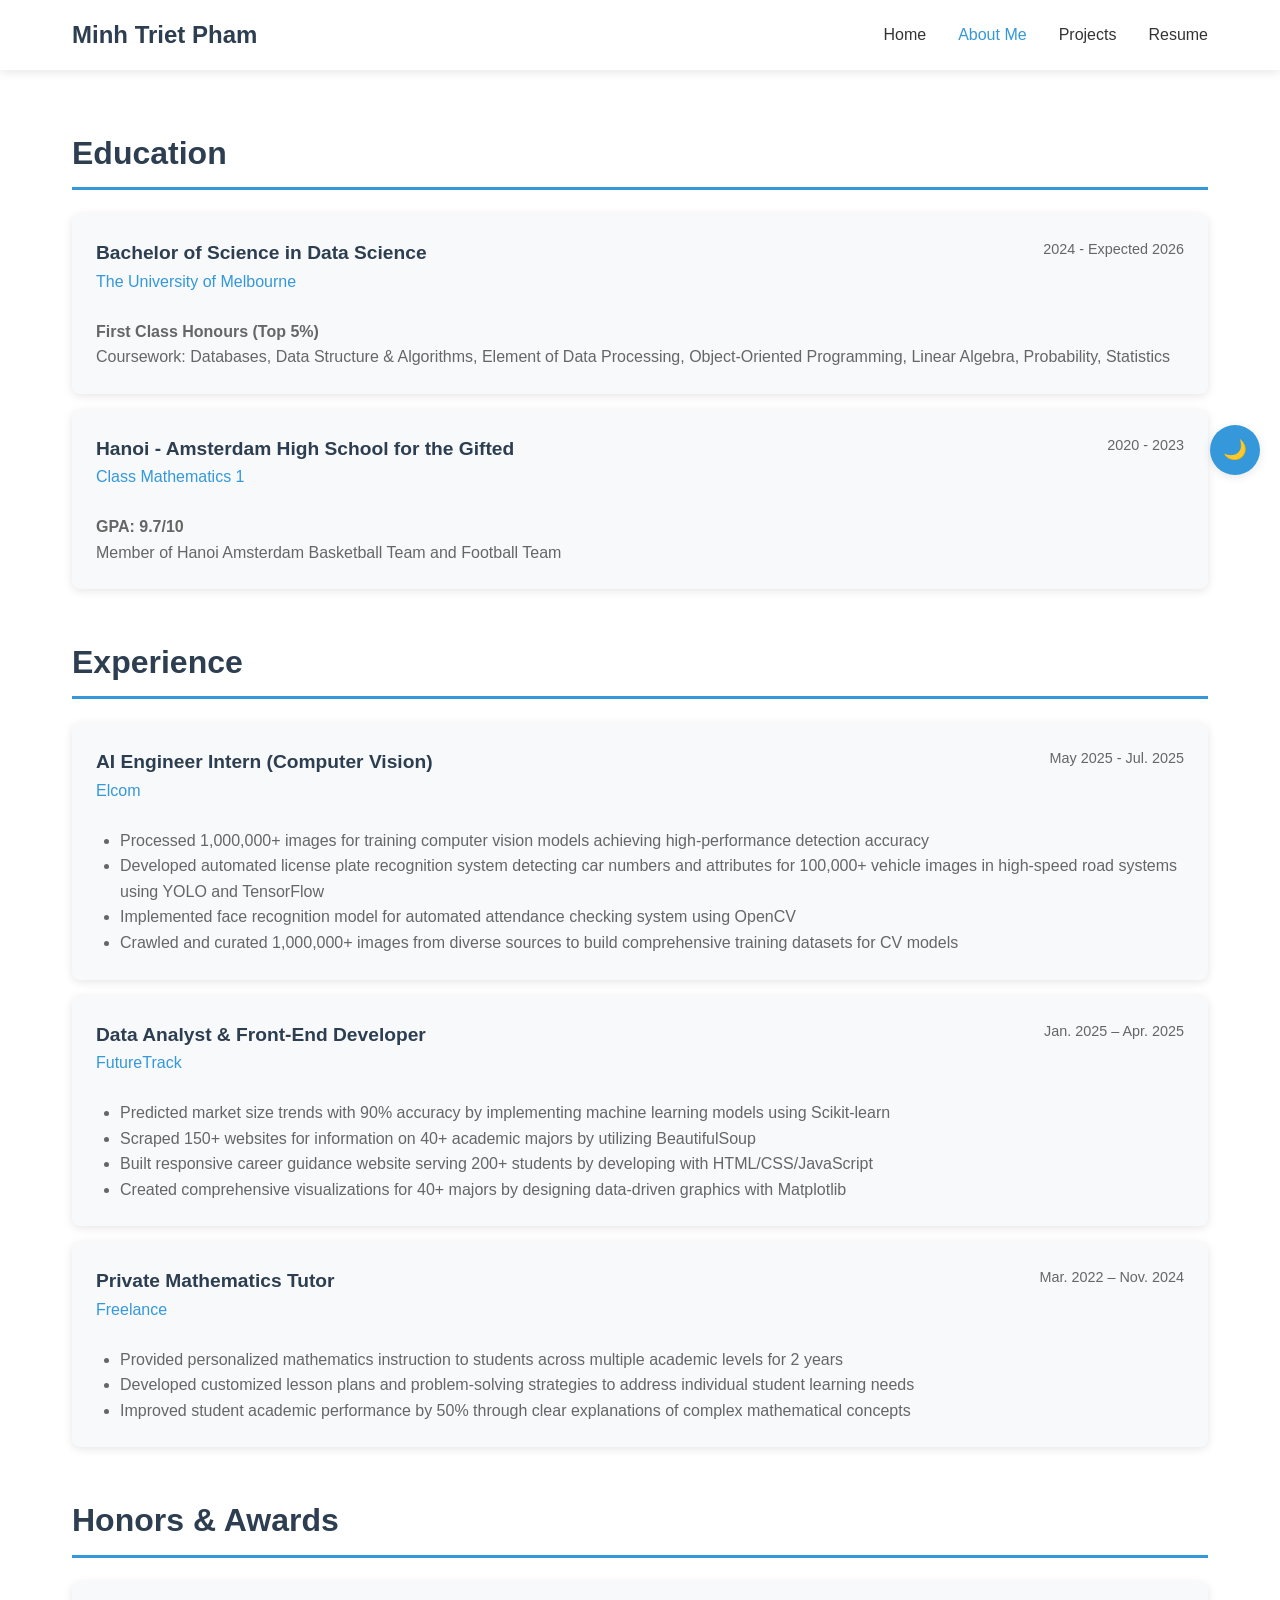
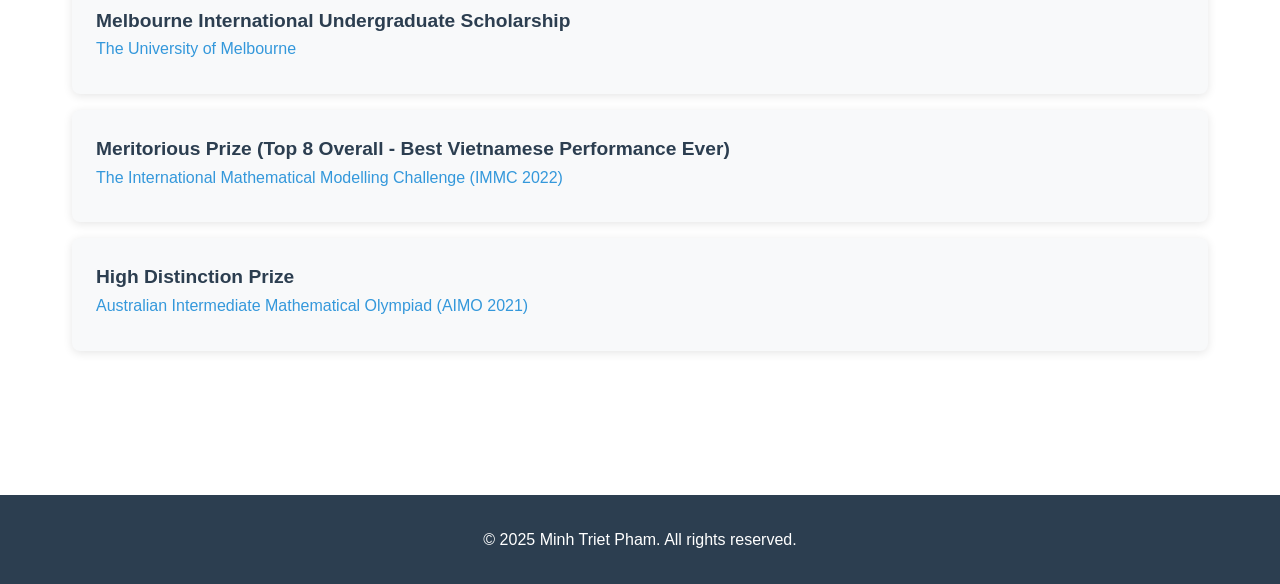
==== about.html @ 218712bb "refactor: separate about and projects section to new .html files" ====
<!DOCTYPE html>
<html lang="en">
<head>
    <meta charset="UTF-8">
    <meta name="viewport" content="width=device-width, initial-scale=1.0">
    <title>Minh Triet Pham - About Me</title>
    <link rel="stylesheet" href="style.css">
</head>
<body>
    <header>
        <nav>
            <div class="logo">Minh Triet Pham</div>
            <ul class="nav-links" id="nav-links">
                <li><a href="index.html" class="nav-link">Home</a></li>
                <li><a href="about.html" class="nav-link active">About Me</a></li>
                <li><a href="projects.html" class="nav-link">Projects</a></li>
                <li><a href="index.html#resume" class="nav-link">Resume</a></li>
            </ul>
            <button class="mobile-menu" id="mobile-menu">☰</button>
        </nav>
    </header>

    <main>
        <section id="about" class="page-section active">
            <div class="container">
                <div class="about-section">
                    <h2>Education</h2>
                    <div class="education-item">
                        <div class="item-header">
                            <div>
                                <div class="item-title">Bachelor of Science in Data Science</div>
                                <div class="item-subtitle">The University of Melbourne</div>
                            </div>
                            <div class="item-date">2024 - Expected 2026</div>
                        </div>
                        <div class="item-description">
                            <strong>First Class Honours (Top 5%)</strong>
                            <br>Coursework: Databases, Data Structure & Algorithms, Element of Data Processing, Object-Oriented Programming, Linear Algebra, Probability, Statistics
                        </div>
                    </div>
                    <div class="education-item">
                        <div class="item-header">
                            <div>
                                <div class="item-title">Hanoi - Amsterdam High School for the Gifted</div>
                                <div class="item-subtitle">Class Mathematics 1</div>
                            </div>
                            <div class="item-date">2020 - 2023</div>
                        </div>
                        <div class="item-description">
                            <strong>GPA: 9.7/10</strong>
                            <br>Member of Hanoi Amsterdam Basketball Team and Football Team
                        </div>
                    </div>
                </div>

                <div class="about-section">
                    <h2>Experience</h2>
                    <div class="experience-item">
                        <div class="item-header">
                            <div>
                                <div class="item-title">AI Engineer Intern (Computer Vision)</div>
                                <div class="item-subtitle">Elcom</div>
                            </div>
                            <div class="item-date">May 2025 - Jul. 2025</div>
                        </div>
                        <div class="item-description">
                            <ul>
                                <li>Processed 1,000,000+ images for training computer vision models achieving high-performance detection accuracy</li>
                                <li>Developed automated license plate recognition system detecting car numbers and attributes for 100,000+ vehicle images in high-speed road systems using YOLO and TensorFlow</li>
                                <li>Implemented face recognition model for automated attendance checking system using OpenCV</li>
                                <li>Crawled and curated 1,000,000+ images from diverse sources to build comprehensive training datasets for CV models</li>
                            </ul>
                        </div>
                    </div>
                    <div class="experience-item">
                        <div class="item-header">
                            <div>
                                <div class="item-title">Data Analyst & Front-End Developer</div>
                                <div class="item-subtitle">FutureTrack</div>
                            </div>
                            <div class="item-date">Jan. 2025 – Apr. 2025</div>
                        </div>
                        <div class="item-description">
                            <ul>
                                <li>Predicted market size trends with 90% accuracy by implementing machine learning models using Scikit-learn</li>
                                <li>Scraped 150+ websites for information on 40+ academic majors by utilizing BeautifulSoup</li>
                                <li>Built responsive career guidance website serving 200+ students by developing with HTML/CSS/JavaScript</li>
                                <li>Created comprehensive visualizations for 40+ majors by designing data-driven graphics with Matplotlib</li>
                            </ul>
                        </div>
                    </div>
                    <div class="experience-item">
                        <div class="item-header">
                            <div>
                                <div class="item-title">Private Mathematics Tutor</div>
                                <div class="item-subtitle">Freelance</div>
                            </div>
                            <div class="item-date">Mar. 2022 – Nov. 2024</div>
                        </div>
                        <div class="item-description">
                            <ul>
                                <li>Provided personalized mathematics instruction to students across multiple academic levels for 2 years</li>
                                <li>Developed customized lesson plans and problem-solving strategies to address individual student learning needs</li>
                                <li>Improved student academic performance by 50% through clear explanations of complex mathematical concepts</li>
                            </ul>
                        </div>
                    </div>
                </div>

                <div class="about-section">
                    <h2>Honors & Awards</h2>
                    <div class="award-item">
                        <div class="item-title">Melbourne International Undergraduate Scholarship</div>
                        <div class="item-subtitle">The University of Melbourne</div>
                    </div>
                    <div class="award-item">
                        <div class="item-title">Meritorious Prize (Top 8 Overall - Best Vietnamese Performance Ever)</div>
                        <div class="item-subtitle">The International Mathematical Modelling Challenge (IMMC 2022)</div>
                    </div>
                    <div class="award-item">
                        <div class="item-title">High Distinction Prize</div>
                        <div class="item-subtitle">Australian Intermediate Mathematical Olympiad (AIMO 2021)</div>
                    </div>
                </div>
            </div>
        </section>
    </main>

    <footer>
        <div class="container">
            <p>&copy; 2025 Minh Triet Pham. All rights reserved.</p>
        </div>
    </footer>
    <script src="script.js"></script>
</body>
</html>
---- style.css ----
* {
            margin: 0;
            padding: 0;
            box-sizing: border-box;
        }

        :root {
            --primary-color: #2c3e50;
            --secondary-color: #3498db;
            --accent-color: #e74c3c;
            --text-color: #333;
            --text-light: #666;
            --bg-color: #ffffff;
            --bg-light: #f8f9fa;
            --border-color: #e9ecef;
            --shadow: 0 2px 10px rgba(0,0,0,0.1);
            --shadow-hover: 0 4px 20px rgba(0,0,0,0.15);
        }

        body {
            font-family: 'Segoe UI', Tahoma, Geneva, Verdana, sans-serif;
            line-height: 1.6;
            color: var(--text-color);
            background-color: var(--bg-color);
        }

        /* Header & Navigation */
        header {
            background: white;
            box-shadow: var(--shadow);
            position: fixed;
            width: 100%;
            top: 0;
            z-index: 1000;
        }

        nav {
            max-width: 1200px;
            margin: 0 auto;
            padding: 1rem 2rem;
            display: flex;
            justify-content: space-between;
            align-items: center;
        }

        .logo {
            font-size: 1.5rem;
            font-weight: bold;
            color: var(--primary-color);
        }

        .nav-links {
            display: flex;
            list-style: none;
            gap: 2rem;
        }

        .nav-links a {
            text-decoration: none;
            color: var(--text-color);
            font-weight: 500;
            transition: color 0.3s ease;
        }

        .nav-links a:hover,
        .nav-links a.active {
            color: var(--secondary-color);
        }

        .mobile-menu {
            display: none;
            background: none;
            border: none;
            font-size: 1.5rem;
            cursor: pointer;
        }

        /* Main Content */
        main {
            margin-top: 80px;
            min-height: calc(100vh - 80px);
        }

        .container {
            max-width: 1200px;
            margin: 0 auto;
            padding: 0 2rem;
        }

        /* Page Sections */
        .page-section {
            display: none;
            padding: 3rem 0;
        }

        .page-section.active {
            display: block;
        }

        /* Hero Section */
        .hero {
            text-align: center;
            padding: 4rem 0;
            background: linear-gradient(135deg, var(--bg-light) 0%, white 100%);
        }

        .hero-image {
            width: 200px;
            height: 200px;
            border-radius: 50%;
            background: var(--secondary-color);
            margin: 0 auto 2rem;
            display: flex;
            align-items: center;
            justify-content: center;
            font-size: 4rem;
            color: white;
            box-shadow: var(--shadow);
        }

        .hero h1 {
            font-size: 3rem;
            color: var(--primary-color);
            margin-bottom: 1rem;
        }

        .hero p {
            font-size: 1.2rem;
            color: var(--text-light);
            max-width: 600px;
            margin: 0 auto;
        }

        .social-links {
            margin-top: 2rem;
            display: flex;
            justify-content: center;
            gap: 1rem;
        }

        .social-links a {
            display: inline-block;
            padding: 0.5rem 1rem;
            background: var(--secondary-color);
            color: white;
            text-decoration: none;
            border-radius: 5px;
            transition: background 0.3s ease;
        }

        .social-links a:hover {
            background: var(--primary-color);
        }

        /* About Section */
        .about-section {
            margin-bottom: 3rem;
        }

        .about-section h2 {
            color: var(--primary-color);
            margin-bottom: 1.5rem;
            font-size: 2rem;
            border-bottom: 3px solid var(--secondary-color);
            padding-bottom: 0.5rem;
        }

        .education-item,
        .experience-item,
        .award-item {
            background: var(--bg-light);
            padding: 1.5rem;
            margin-bottom: 1rem;
            border-radius: 8px;
            box-shadow: var(--shadow);
            transition: transform 0.3s ease;
        }

        .education-item:hover,
        .experience-item:hover,
        .award-item:hover {
            transform: translateY(-2px);
        }

        .item-header {
            display: flex;
            justify-content: space-between;
            align-items: flex-start;
            margin-bottom: 1rem;
        }

        .item-title {
            font-size: 1.2rem;
            font-weight: bold;
            color: var(--primary-color);
        }

        .item-date {
            color: var(--text-light);
            font-size: 0.9rem;
        }

        .item-subtitle {
            color: var(--secondary-color);
            font-weight: 500;
            margin-bottom: 0.5rem;
        }

        .item-description {
            color: var(--text-light);
            line-height: 1.6;
        }

        .item-description ul {
            margin-left: 1.5rem;
            margin-top: 0.5rem;
        }

        /* Projects Section */
        .projects-category {
            margin-bottom: 3rem;
        }

        .projects-category h3 {
            color: var(--primary-color);
            font-size: 1.5rem;
            margin-bottom: 1.5rem;
            border-left: 4px solid var(--secondary-color);
            padding-left: 1rem;
        }

        .projects-grid {
            display: grid;
            grid-template-columns: repeat(auto-fit, minmax(350px, 1fr));
            gap: 2rem;
        }

        .project-card {
            background: white;
            border-radius: 8px;
            overflow: hidden;
            box-shadow: var(--shadow);
            transition: transform 0.3s ease, box-shadow 0.3s ease;
        }

        .project-card:hover {
            transform: translateY(-5px);
            box-shadow: var(--shadow-hover);
        }

        .project-image {
            height: 200px;
            background: linear-gradient(135deg, var(--secondary-color), var(--primary-color));
            display: flex;
            align-items: center;
            justify-content: center;
            color: white;
            font-size: 3rem;
        }

        .project-content {
            padding: 1.5rem;
        }

        .project-title {
            font-size: 1.2rem;
            font-weight: bold;
            color: var(--primary-color);
            margin-bottom: 0.5rem;
        }

        .project-description {
            color: var(--text-light);
            margin-bottom: 1rem;
            line-height: 1.6;
        }

        .project-tags {
            display: flex;
            flex-wrap: wrap;
            gap: 0.5rem;
            margin-bottom: 1rem;
        }

        .tag {
            background: var(--bg-light);
            color: var(--text-color);
            padding: 0.3rem 0.8rem;
            border-radius: 20px;
            font-size: 0.8rem;
            border: 1px solid var(--border-color);
        }

        .project-link {
            display: inline-block;
            background: var(--secondary-color);
            color: white;
            padding: 0.5rem 1rem;
            text-decoration: none;
            border-radius: 5px;
            transition: background 0.3s ease;
        }

        .project-link:hover {
            background: var(--primary-color);
        }

        /* Resume Section */
        .resume-download {
            text-align: center;
            padding: 3rem 0;
            background: var(--bg-light);
            border-radius: 8px;
        }

        .resume-download h2 {
            color: var(--primary-color);
            margin-bottom: 1rem;
        }

        .download-btn {
            display: inline-block;
            background: var(--secondary-color);
            color: white;
            padding: 1rem 2rem;
            text-decoration: none;
            border-radius: 5px;
            font-size: 1.1rem;
            transition: background 0.3s ease;
        }

        .download-btn:hover {
            background: var(--primary-color);
        }

        /* Footer */
        footer {
            background: var(--primary-color);
            color: white;
            text-align: center;
            padding: 2rem 0;
            margin-top: 3rem;
        }

        /* Responsive Design */
        @media (max-width: 768px) {
            .nav-links {
                display: none;
                position: absolute;
                top: 100%;
                left: 0;
                right: 0;
                background: white;
                flex-direction: column;
                padding: 1rem;
                box-shadow: var(--shadow);
            }

            .nav-links.active {
                display: flex;
            }

            .mobile-menu {
                display: block;
            }

            .hero h1 {
                font-size: 2rem;
            }

            .hero p {
                font-size: 1rem;
            }

            .projects-grid {
                grid-template-columns: 1fr;
            }

            .item-header {
                flex-direction: column;
                gap: 0.5rem;
            }

            .container {
                padding: 0 1rem;
            }
        }

        @media (max-width: 480px) {
            .hero {
                padding: 2rem 0;
            }

            .hero-image {
                width: 150px;
                height: 150px;
                font-size: 3rem;
            }

            .social-links {
                flex-direction: column;
                align-items: center;
            }
        }

        @keyframes float {
            0%, 100% { transform: translateY(0px) rotate(0deg); }
            50% { transform: translateY(-20px) rotate(180deg); }
        }

        .hero {
            position: relative;
            overflow: hidden;
        }

        .floating-element {
            z-index: 1;
        }

        .hero-image, .hero h1, .hero p, .social-links {
            position: relative;
            z-index: 2;
        }

        .dark-theme {
            --primary-color: #3498db;
            --secondary-color: #2ecc71;
            --text-color: #ecf0f1;
            --text-light: #bdc3c7;
            --bg-color: #2c3e50;
            --bg-light: #34495e;
            --border-color: #4a5568;
            --shadow: 0 2px 10px rgba(0,0,0,0.3);
            --shadow-hover: 0 4px 20px rgba(0,0,0,0.4);
        }

        .dark-theme header {
            background: var(--bg-color);
            border-bottom: 1px solid var(--border-color);
        }

        .dark-theme .hero {
            background: linear-gradient(135deg, var(--bg-light) 0%, var(--bg-color) 100%);
        }

        .dark-theme .project-card,
        .dark-theme .education-item,
        .dark-theme .experience-item,
        .dark-theme .award-item {
            background: var(--bg-light);
            border: 1px solid var(--border-color);
        }

        .dark-theme .resume-download {
            background: var(--bg-light);
            border: 1px solid var(--border-color);
        }

        .dark-theme .tag {
            background: var(--bg-color);
            border-color: var(--border-color);
        }

        .dark-theme #project-search {
            background: var(--bg-light);
            color: var(--text-color);
            border-color: var(--border-color);
        }

        .dark-theme #project-search::placeholder {
            color: var(--text-light);
        }

        .search-container {
            margin-bottom: 2rem;
            text-align: center;
        }

        #project-search {
            width: 100%;
            max-width: 400px;
            padding: 12px 20px;
            border: 2px solid var(--border-color);
            border-radius: 25px;
            font-size: 16px;
            outline: none;
            transition: border-color 0.3s ease;
        }

        #project-search:focus {
            border-color: var(--secondary-color);
        }

        .theme-toggle {
            position: fixed;
            top: 50%;
            right: 20px;
            width: 50px;
            height: 50px;
            border-radius: 50%;
            border: none;
            background: var(--secondary-color);
            color: white;
            font-size: 1.2rem;
            cursor: pointer;
            z-index: 1001;
            transition: all 0.3s ease;
            box-shadow: var(--shadow);
            transform: translateY(-50%);
        }

        .keyboard-nav .nav-link:focus,
        .keyboard-nav .project-link:focus,
        .keyboard-nav .social-links a:focus,
        .keyboard-nav .download-btn:focus {
            outline: 3px solid var(--secondary-color);
            outline-offset: 2px;
        }
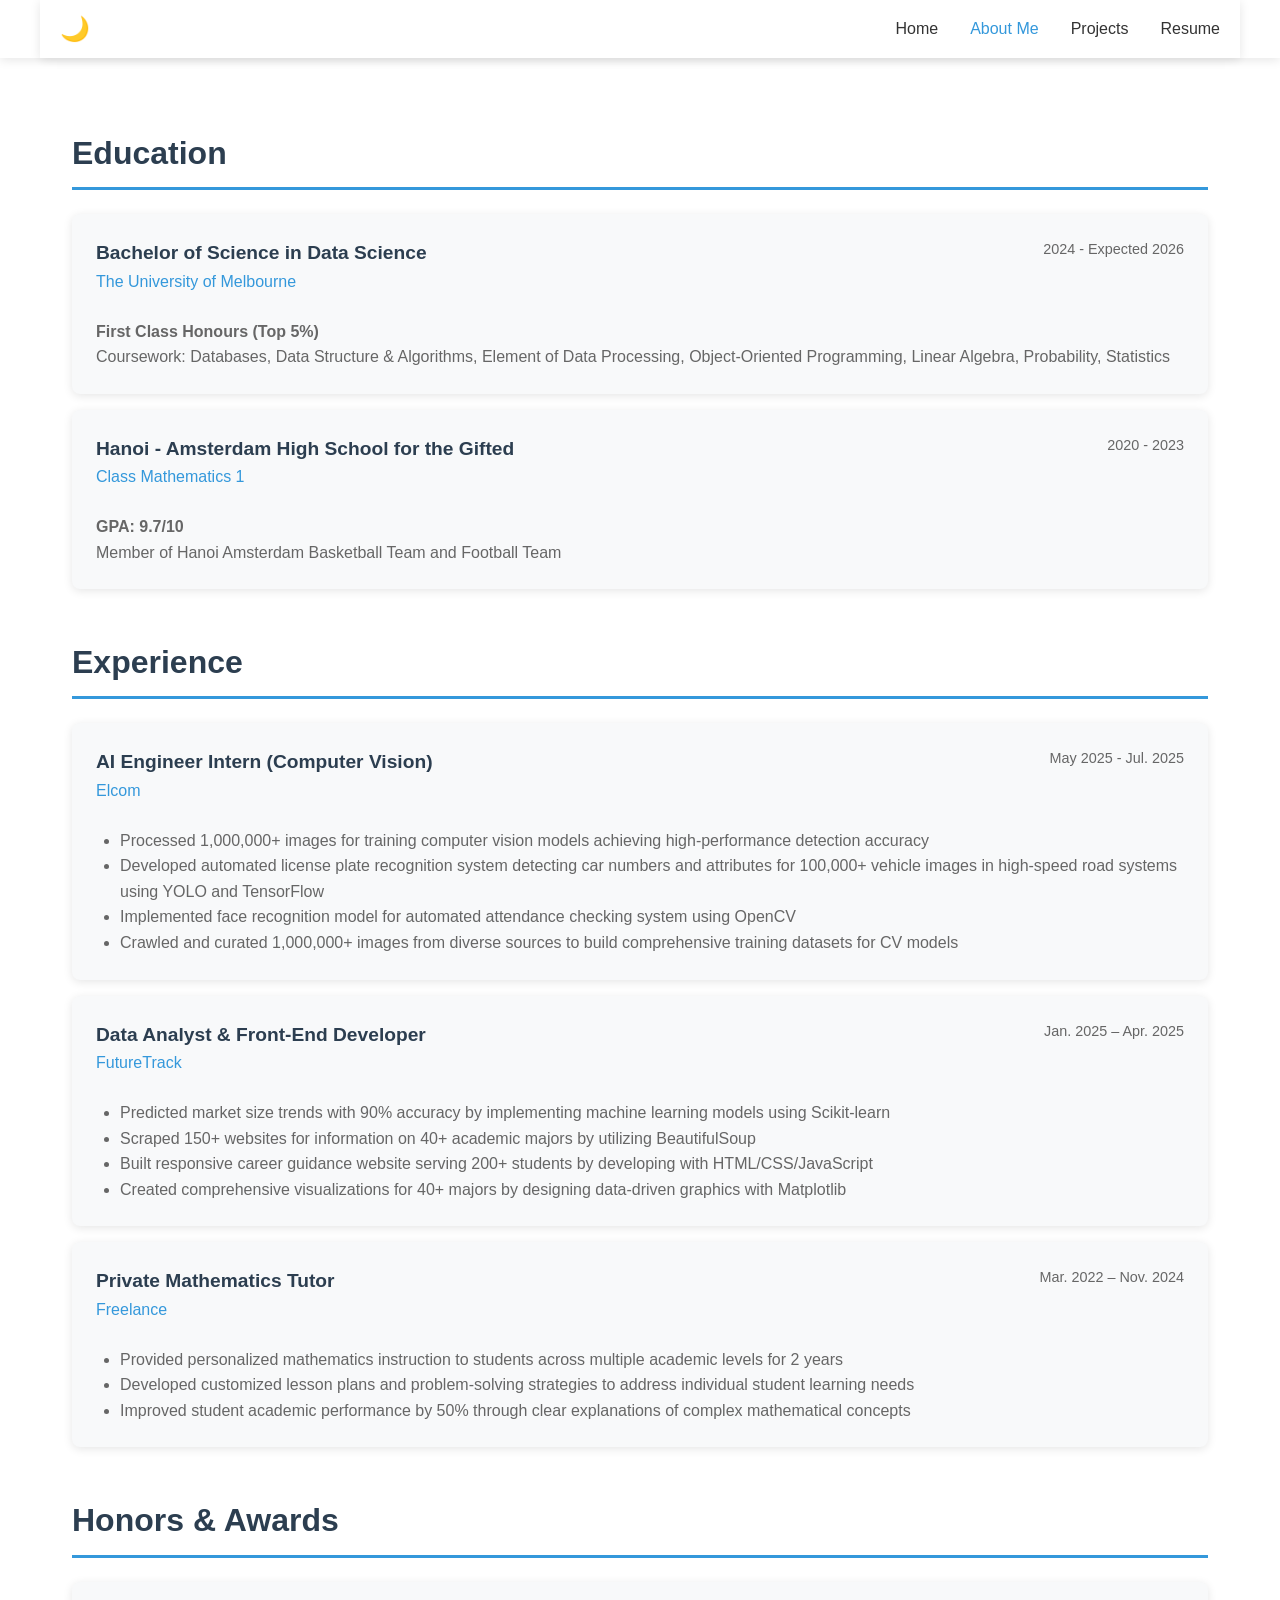
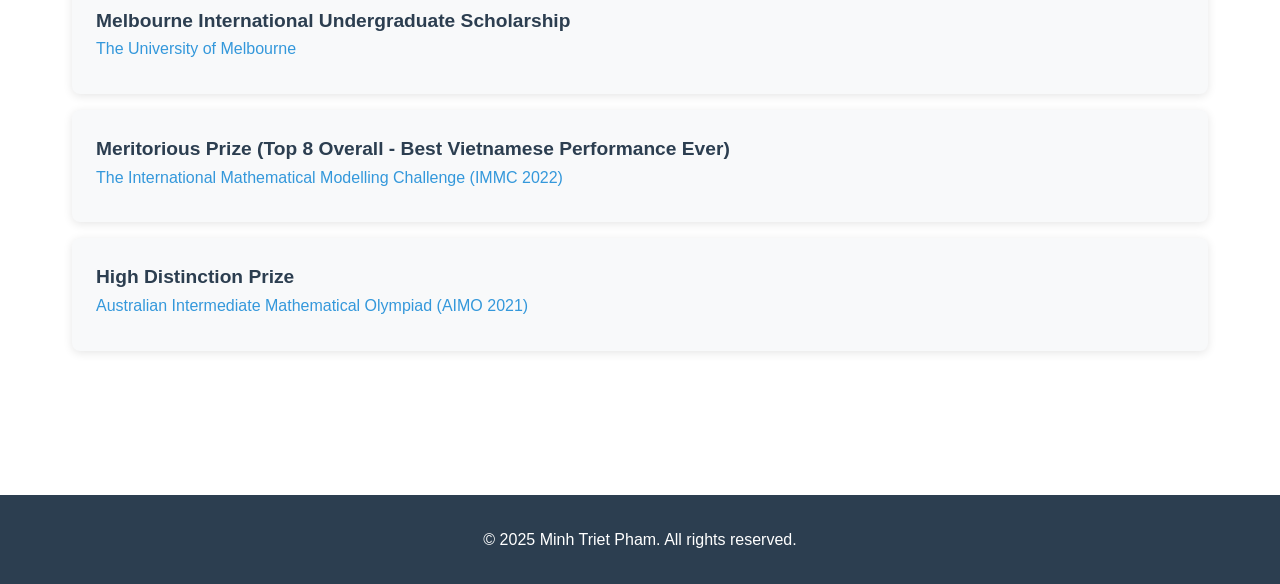
==== commit 86045092: "remove logo minhtrietpham" ====
--- a/about.html
+++ b/about.html
@@ -9,12 +9,12 @@
 <body>
     <header>
         <nav>
-            <div class="logo">Minh Triet Pham</div>
+            <div class="logo"></div>
             <ul class="nav-links" id="nav-links">
                 <li><a href="index.html" class="nav-link">Home</a></li>
                 <li><a href="about.html" class="nav-link active">About Me</a></li>
                 <li><a href="projects.html" class="nav-link">Projects</a></li>
-                <li><a href="index.html#resume" class="nav-link">Resume</a></li>
+                <li><a href="Minh_Triet_Pham_Resume.pdf" class="nav-link">Resume</a></li>
             </ul>
             <button class="mobile-menu" id="mobile-menu">☰</button>
         </nav>
--- a/style.css
+++ b/style.css
@@ -99,9 +99,36 @@
 
         /* Hero Section */
         .hero {
+            padding: 4rem 0;
+            /* background: linear-gradient(135deg, var(--bg-light) 0%, white 100%); */
+        }
+
+        .hero-content {
+            display: flex;
+            flex-direction: column; /* Default for mobile */
+            align-items: center;
             text-align: center;
-            padding: 4rem 0;
-            background: linear-gradient(135deg, var(--bg-light) 0%, white 100%);
+        }
+
+        .hero-left,
+        .hero-right {
+            width: 100%; /* Default for mobile */
+        }
+
+        @media (min-width: 768px) {
+            .hero-content {
+                flex-direction: row; /* Two columns for larger screens */
+                text-align: left;
+            }
+
+            .hero-left {
+                width: 30%; /* Adjust as needed */
+                margin-right: 20px; /* Space between columns */
+            }
+
+            .hero-right {
+                width: 65%; /* Adjust as needed */
+            }
         }
 
         .hero-image {
@@ -116,40 +143,44 @@
             font-size: 4rem;
             color: white;
             box-shadow: var(--shadow);
+            margin-bottom: 20px;
         }
 
         .hero h1 {
-            font-size: 3rem;
-            color: var(--primary-color);
-            margin-bottom: 1rem;
+            font-size: 2.5em;
+            margin-bottom: 10px;
         }
 
         .hero p {
-            font-size: 1.2rem;
-            color: var(--text-light);
-            max-width: 600px;
-            margin: 0 auto;
+            font-size: 1.1em;
+            line-height: 1.6;
+            margin-bottom: 20px;
         }
 
         .social-links {
-            margin-top: 2rem;
+            margin-top: 20px;
             display: flex;
             justify-content: center;
             gap: 1rem;
         }
 
         .social-links a {
-            display: inline-block;
-            padding: 0.5rem 1rem;
-            background: var(--secondary-color);
+            display: flex;
+            align-items: center;
+            justify-content: center;
+            background-color: #007bff;
             color: white;
+            width: 40px;
+            height: 40px;
+            border-radius: 50%;
             text-decoration: none;
-            border-radius: 5px;
-            transition: background 0.3s ease;
+            margin: 0 5px;
+            transition: background-color 0.3s ease;
+            font-size: 1.2em; /* Adjust icon size */
         }
 
         .social-links a:hover {
-            background: var(--primary-color);
+            background-color: #0056b3;
         }
 
         /* About Section */
@@ -403,25 +434,6 @@
             }
         }
 
-        @keyframes float {
-            0%, 100% { transform: translateY(0px) rotate(0deg); }
-            50% { transform: translateY(-20px) rotate(180deg); }
-        }
-
-        .hero {
-            position: relative;
-            overflow: hidden;
-        }
-
-        .floating-element {
-            z-index: 1;
-        }
-
-        .hero-image, .hero h1, .hero p, .social-links {
-            position: relative;
-            z-index: 2;
-        }
-
         .dark-theme {
             --primary-color: #3498db;
             --secondary-color: #2ecc71;
@@ -439,10 +451,6 @@
             border-bottom: 1px solid var(--border-color);
         }
 
-        .dark-theme .hero {
-            background: linear-gradient(135deg, var(--bg-light) 0%, var(--bg-color) 100%);
-        }
-
         .dark-theme .project-card,
         .dark-theme .education-item,
         .dark-theme .experience-item,
@@ -492,21 +500,39 @@
         }
 
         .theme-toggle {
-            position: fixed;
+            background: none;
+            border: none;
+            font-size: 1.5em;
+            cursor: pointer;
+            color: var(--text-color);
+            position: absolute;
+            left: 20px; /* Adjust as needed for spacing from the left */
             top: 50%;
-            right: 20px;
-            width: 50px;
-            height: 50px;
-            border-radius: 50%;
-            border: none;
-            background: var(--secondary-color);
-            color: white;
-            font-size: 1.2rem;
-            cursor: pointer;
-            z-index: 1001;
-            transition: all 0.3s ease;
+            transform: translateY(-50%);
+            z-index: 1000;
+        }
+
+        .dark-theme .theme-toggle {
+            color: var(--text-color); /* Ensure visibility in dark mode */
+        }
+
+        nav {
+            display: flex;
+            justify-content: space-between; /* Adjust to create space for the button */
+            align-items: center;
+            padding: 1rem 20px;
+            background-color: var(--header-bg);
             box-shadow: var(--shadow);
-            transform: translateY(-50%);
+            position: relative; /* Needed for absolute positioning of theme-toggle */
+            width: 100%;
+            z-index: 1000;
+        }
+
+        .logo {
+            font-size: 1.8em;
+            font-weight: bold;
+            color: var(--primary-color);
+            margin-left: 60px; /* Adjust to move logo to the right of the button */
         }
 
         .keyboard-nav .nav-link:focus,
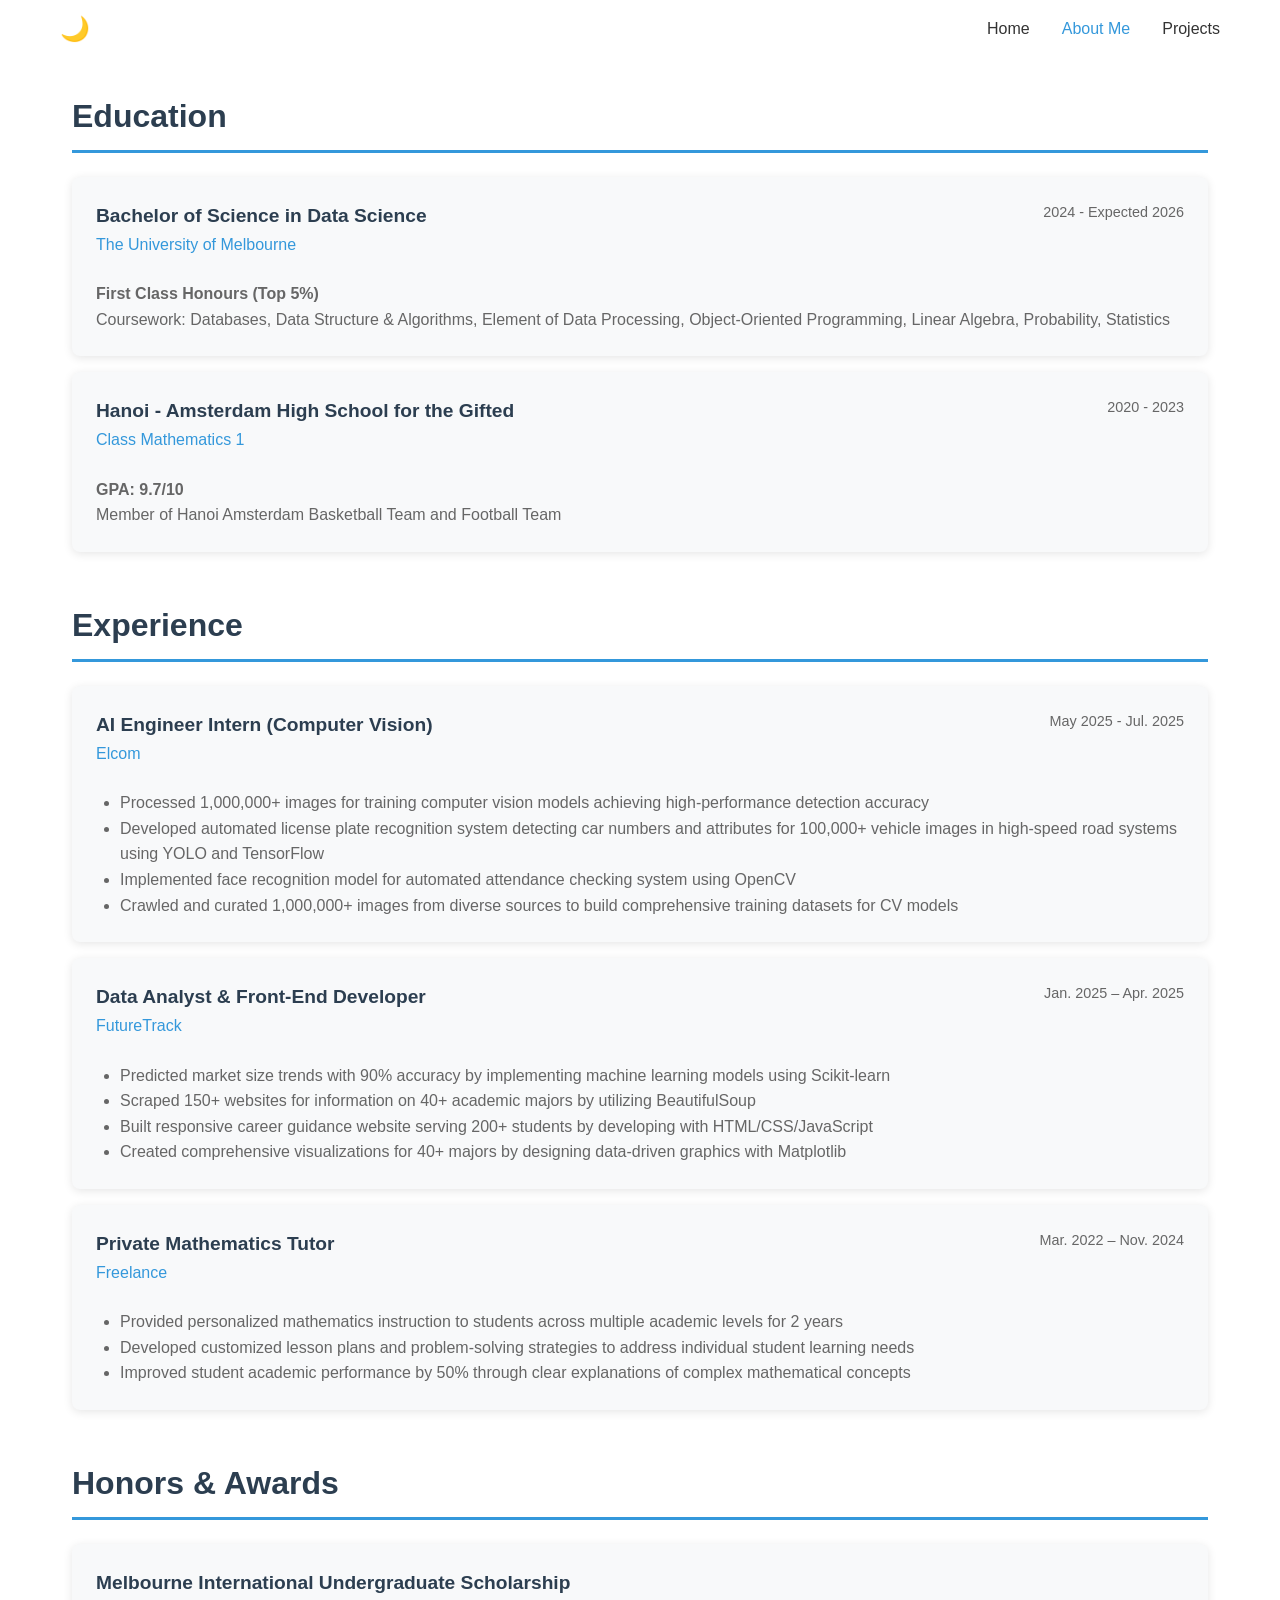
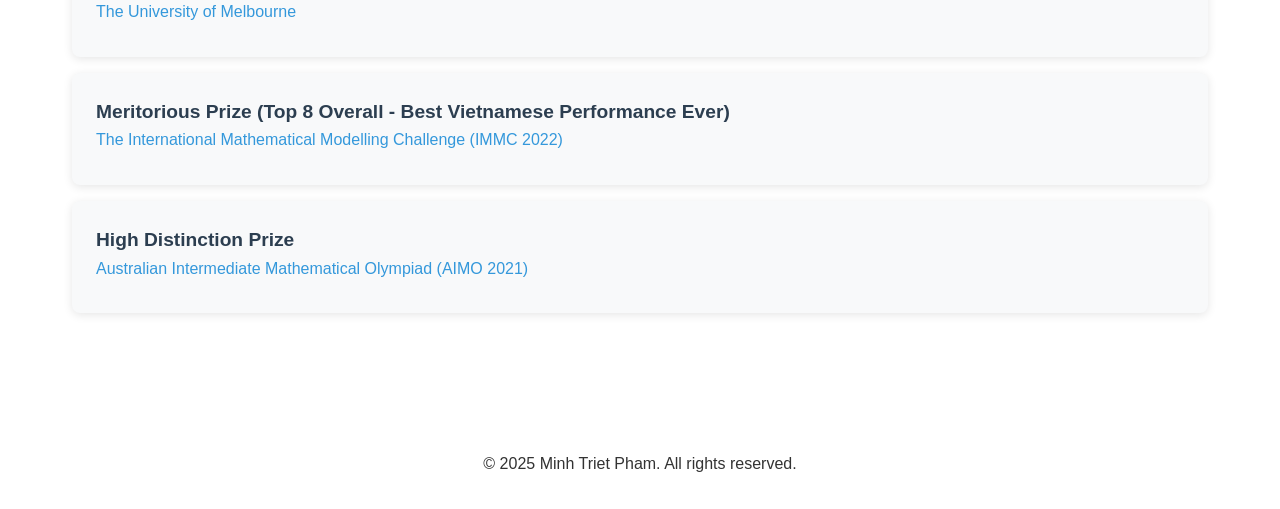
==== commit 86a1b6ba: "put the resume button to hero section" ====
--- a/about.html
+++ b/about.html
@@ -14,7 +14,6 @@
                 <li><a href="index.html" class="nav-link">Home</a></li>
                 <li><a href="about.html" class="nav-link active">About Me</a></li>
                 <li><a href="projects.html" class="nav-link">Projects</a></li>
-                <li><a href="Minh_Triet_Pham_Resume.pdf" class="nav-link">Resume</a></li>
             </ul>
             <button class="mobile-menu" id="mobile-menu">☰</button>
         </nav>
--- a/style.css
+++ b/style.css
@@ -27,11 +27,6 @@
         /* Header & Navigation */
         header {
             background: white;
-            box-shadow: var(--shadow);
-            position: fixed;
-            width: 100%;
-            top: 0;
-            z-index: 1000;
         }
 
         nav {
@@ -77,8 +72,7 @@
 
         /* Main Content */
         main {
-            margin-top: 80px;
-            min-height: calc(100vh - 80px);
+            margin-top: 0px; /* Adjusted to accommodate header height */
         }
 
         .container {
@@ -90,7 +84,7 @@
         /* Page Sections */
         .page-section {
             display: none;
-            padding: 3rem 0;
+            padding: 33px;
         }
 
         .page-section.active {
@@ -99,7 +93,7 @@
 
         /* Hero Section */
         .hero {
-            padding: 4rem 0;
+            padding: 0.5rem 0; /* Adjusted to move content closer to navigation */
             /* background: linear-gradient(135deg, var(--bg-light) 0%, white 100%); */
         }
 
@@ -366,11 +360,11 @@
 
         /* Footer */
         footer {
-            background: var(--primary-color);
-            color: white;
+            background: var(--bg-color);
+            color: var(--text-color); /* Changed to text-color for visibility in light mode */
             text-align: center;
             padding: 2rem 0;
-            margin-top: 3rem;
+            margin-top: 25px;
         }
 
         /* Responsive Design */
@@ -427,11 +421,6 @@
                 height: 150px;
                 font-size: 3rem;
             }
-
-            .social-links {
-                flex-direction: column;
-                align-items: center;
-            }
         }
 
         .dark-theme {
@@ -448,7 +437,6 @@
 
         .dark-theme header {
             background: var(--bg-color);
-            border-bottom: 1px solid var(--border-color);
         }
 
         .dark-theme .project-card,
@@ -521,8 +509,6 @@
             justify-content: space-between; /* Adjust to create space for the button */
             align-items: center;
             padding: 1rem 20px;
-            background-color: var(--header-bg);
-            box-shadow: var(--shadow);
             position: relative; /* Needed for absolute positioning of theme-toggle */
             width: 100%;
             z-index: 1000;
@@ -541,4 +527,9 @@
         .keyboard-nav .download-btn:focus {
             outline: 3px solid var(--secondary-color);
             outline-offset: 2px;
+        } 
+
+        .dark-theme footer {
+            background: var(--bg-color);
+            color: white; /* Ensure text remains white in dark mode */
         } 
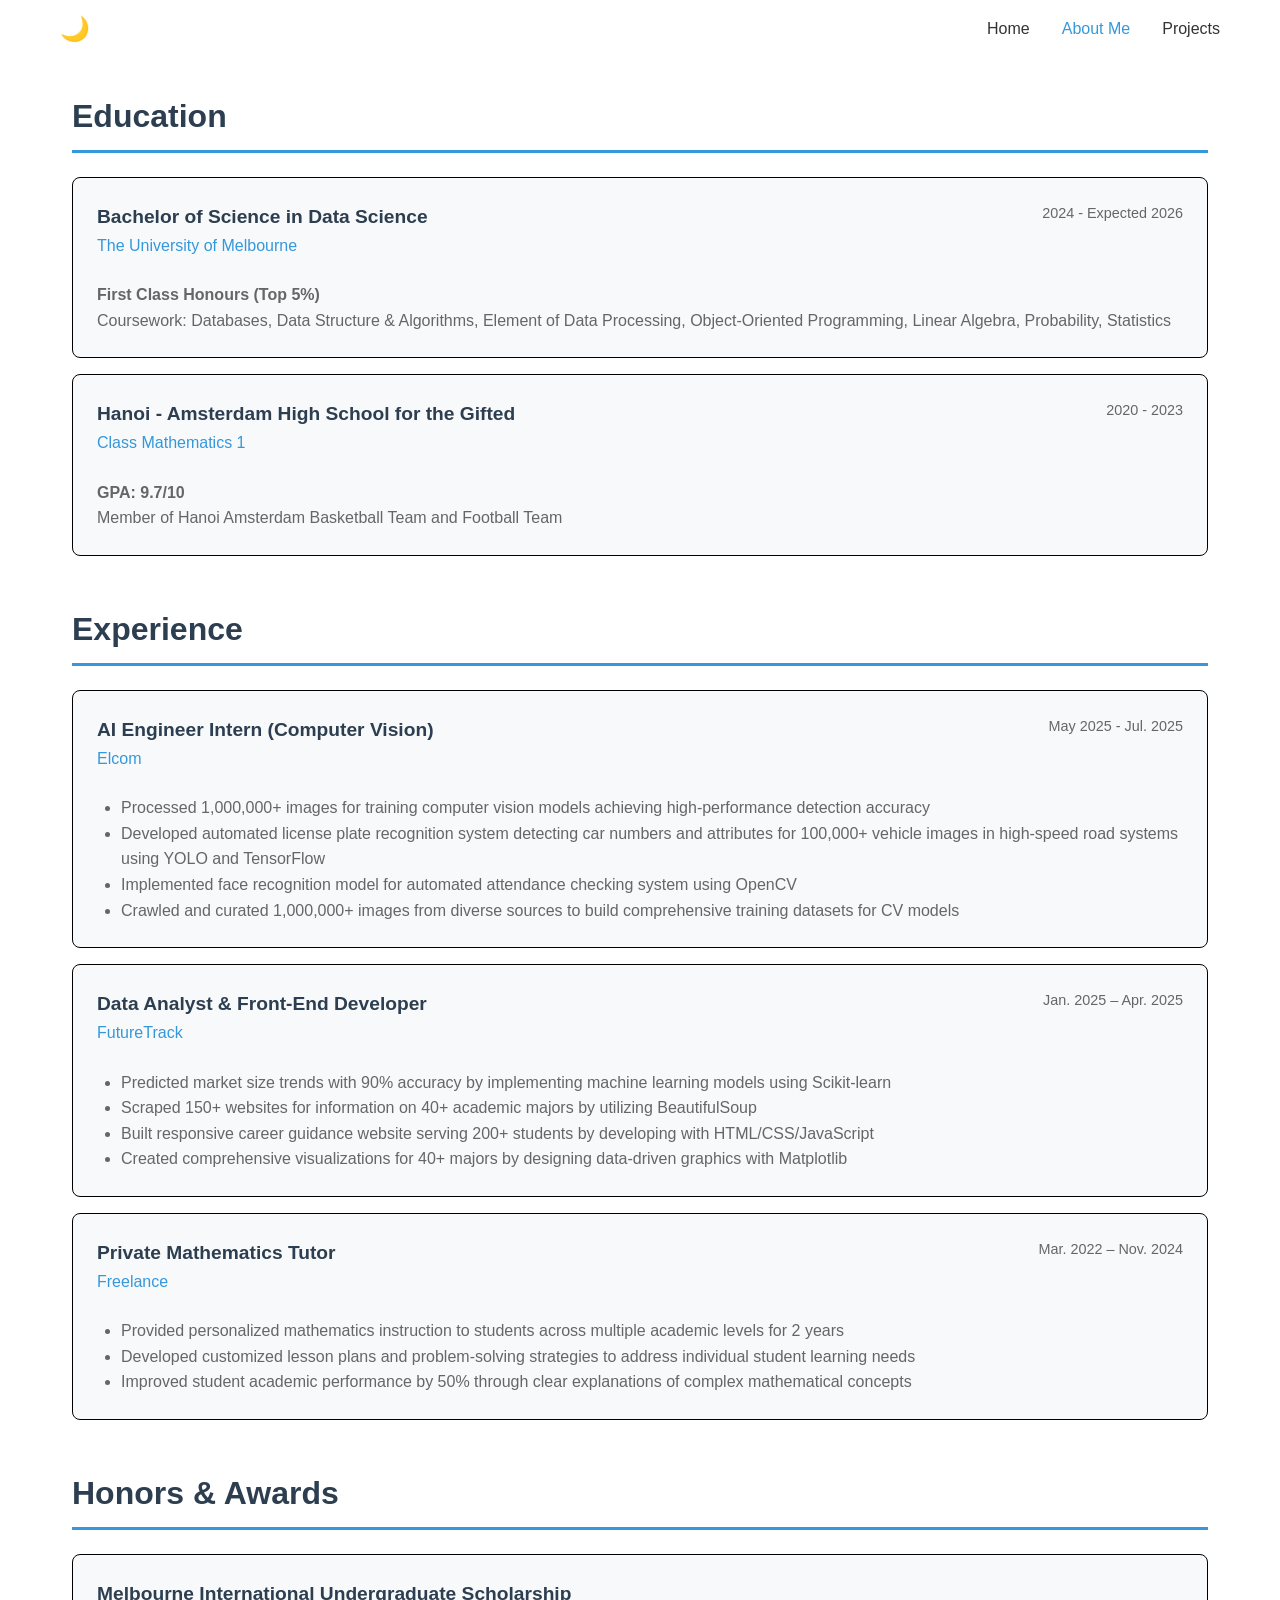
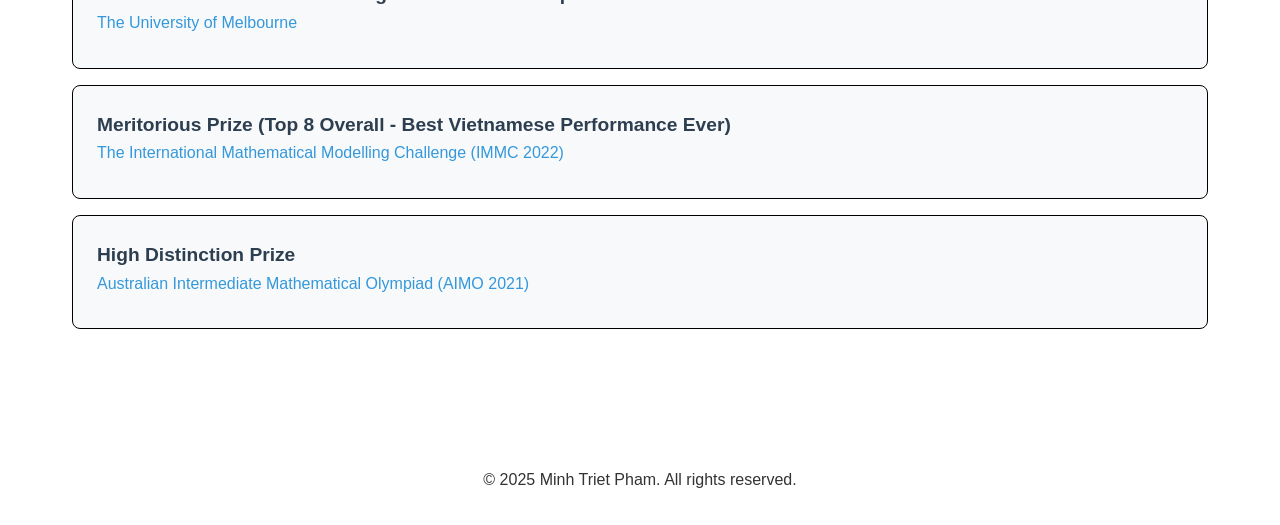
==== commit 9c9f2031: "first trial fixing the colour of about page - need to solve honor + awards" ====
--- a/about.html
+++ b/about.html
@@ -28,7 +28,7 @@
                         <div class="item-header">
                             <div>
                                 <div class="item-title">Bachelor of Science in Data Science</div>
-                                <div class="item-subtitle">The University of Melbourne</div>
+                                <div class="item-subtitle highlight-blue-dark">The University of Melbourne</div>
                             </div>
                             <div class="item-date">2024 - Expected 2026</div>
                         </div>
@@ -41,7 +41,7 @@
                         <div class="item-header">
                             <div>
                                 <div class="item-title">Hanoi - Amsterdam High School for the Gifted</div>
-                                <div class="item-subtitle">Class Mathematics 1</div>
+                                <div class="item-subtitle highlight-blue-dark">Class Mathematics 1</div>
                             </div>
                             <div class="item-date">2020 - 2023</div>
                         </div>
@@ -58,7 +58,7 @@
                         <div class="item-header">
                             <div>
                                 <div class="item-title">AI Engineer Intern (Computer Vision)</div>
-                                <div class="item-subtitle">Elcom</div>
+                                <div class="item-subtitle highlight-blue-dark">Elcom</div>
                             </div>
                             <div class="item-date">May 2025 - Jul. 2025</div>
                         </div>
@@ -75,7 +75,7 @@
                         <div class="item-header">
                             <div>
                                 <div class="item-title">Data Analyst & Front-End Developer</div>
-                                <div class="item-subtitle">FutureTrack</div>
+                                <div class="item-subtitle highlight-blue-dark">FutureTrack</div>
                             </div>
                             <div class="item-date">Jan. 2025 – Apr. 2025</div>
                         </div>
@@ -92,7 +92,7 @@
                         <div class="item-header">
                             <div>
                                 <div class="item-title">Private Mathematics Tutor</div>
-                                <div class="item-subtitle">Freelance</div>
+                                <div class="item-subtitle highlight-blue-dark">Freelance</div>
                             </div>
                             <div class="item-date">Mar. 2022 – Nov. 2024</div>
                         </div>
@@ -109,15 +109,15 @@
                 <div class="about-section">
                     <h2>Honors & Awards</h2>
                     <div class="award-item">
-                        <div class="item-title">Melbourne International Undergraduate Scholarship</div>
+                        <div class="item-title highlight-blue-dark">Melbourne International Undergraduate Scholarship</div>
                         <div class="item-subtitle">The University of Melbourne</div>
                     </div>
                     <div class="award-item">
-                        <div class="item-title">Meritorious Prize (Top 8 Overall - Best Vietnamese Performance Ever)</div>
+                        <div class="item-title highlight-blue-dark">Meritorious Prize (Top 8 Overall - Best Vietnamese Performance Ever)</div>
                         <div class="item-subtitle">The International Mathematical Modelling Challenge (IMMC 2022)</div>
                     </div>
                     <div class="award-item">
-                        <div class="item-title">High Distinction Prize</div>
+                        <div class="item-title highlight-blue-dark">High Distinction Prize</div>
                         <div class="item-subtitle">Australian Intermediate Mathematical Olympiad (AIMO 2021)</div>
                     </div>
                 </div>
--- a/style.css
+++ b/style.css
@@ -6,7 +6,7 @@
 
         :root {
             --primary-color: #2c3e50;
-            --secondary-color: #3498db;
+            --secondary-color: #3498db; /* Blue */
             --accent-color: #e74c3c;
             --text-color: #333;
             --text-light: #666;
@@ -174,7 +174,7 @@
         }
 
         .social-links a:hover {
-            background-color: #0056b3;
+            background-color: var(--primary-color); /* Use primary color for consistency */
         }
 
         /* About Section */
@@ -197,14 +197,7 @@
             padding: 1.5rem;
             margin-bottom: 1rem;
             border-radius: 8px;
-            box-shadow: var(--shadow);
-            transition: transform 0.3s ease;
-        }
-
-        .education-item:hover,
-        .experience-item:hover,
-        .award-item:hover {
-            transform: translateY(-2px);
+            border: 1px solid black; /* Black border for light mode */
         }
 
         .item-header {
@@ -264,13 +257,7 @@
             background: white;
             border-radius: 8px;
             overflow: hidden;
-            box-shadow: var(--shadow);
-            transition: transform 0.3s ease, box-shadow 0.3s ease;
-        }
-
-        .project-card:hover {
-            transform: translateY(-5px);
-            box-shadow: var(--shadow-hover);
+            border: 1px solid black; /* Black border for light mode */
         }
 
         .project-image {
@@ -313,7 +300,7 @@
             padding: 0.3rem 0.8rem;
             border-radius: 20px;
             font-size: 0.8rem;
-            border: 1px solid var(--border-color);
+            border: 1px solid black; /* Black border for light mode */
         }
 
         .project-link {
@@ -322,39 +309,11 @@
             color: white;
             padding: 0.5rem 1rem;
             text-decoration: none;
-            border-radius: 5px;
+            border-radius: 20px;
             transition: background 0.3s ease;
         }
 
         .project-link:hover {
-            background: var(--primary-color);
-        }
-
-        /* Resume Section */
-        .resume-download {
-            text-align: center;
-            padding: 3rem 0;
-            background: var(--bg-light);
-            border-radius: 8px;
-        }
-
-        .resume-download h2 {
-            color: var(--primary-color);
-            margin-bottom: 1rem;
-        }
-
-        .download-btn {
-            display: inline-block;
-            background: var(--secondary-color);
-            color: white;
-            padding: 1rem 2rem;
-            text-decoration: none;
-            border-radius: 5px;
-            font-size: 1.1rem;
-            transition: background 0.3s ease;
-        }
-
-        .download-btn:hover {
             background: var(--primary-color);
         }
 
@@ -424,15 +383,16 @@
         }
 
         .dark-theme {
-            --primary-color: #3498db;
-            --secondary-color: #2ecc71;
-            --text-color: #ecf0f1;
-            --text-light: #bdc3c7;
-            --bg-color: #2c3e50;
-            --bg-light: #34495e;
-            --border-color: #4a5568;
-            --shadow: 0 2px 10px rgba(0,0,0,0.3);
-            --shadow-hover: 0 4px 20px rgba(0,0,0,0.4);
+            --primary-color: #007bff; /* A vibrant blue for primary elements */
+            --secondary-color: #007bff; /* Changed to blue */
+            --accent-color: #dc3545; /* A clear red for accents */
+            --text-color: #f8f9fa; /* Very light grey for main text */
+            --text-light: #ced4da; /* Lighter grey for secondary text */
+            --bg-color: #000000; /* Black background */
+            --bg-light: #1a1a1a; /* Dark grey for lighter background elements like cards */
+            --border-color: #333333; /* Darker grey for borders */
+            --shadow: 0 2px 10px rgba(255,255,255,0.1); /* Lighter shadow for dark background */
+            --shadow-hover: 0 4px 20px rgba(255,255,255,0.15); /* Lighter shadow for dark background on hover */
         }
 
         .dark-theme header {
@@ -444,7 +404,7 @@
         .dark-theme .experience-item,
         .dark-theme .award-item {
             background: var(--bg-light);
-            border: 1px solid var(--border-color);
+            border: 1px solid white;
         }
 
         .dark-theme .resume-download {
@@ -454,7 +414,7 @@
 
         .dark-theme .tag {
             background: var(--bg-color);
-            border-color: var(--border-color);
+            border-color: white; /* White border for dark mode */
         }
 
         .dark-theme #project-search {
@@ -531,5 +491,26 @@
 
         .dark-theme footer {
             background: var(--bg-color);
-            color: white; /* Ensure text remains white in dark mode */
+            color: var(--text-color); /* Ensure text remains white/light in dark mode */
+        } 
+
+        .highlight-text {
+            font-weight: bold;
+            color: var(--secondary-color);
+        } 
+
+        .dark-theme .item-title {
+            color: white;
+        }
+
+        .dark-theme .item-subtitle {
+            color: var(--secondary-color);
+        }
+
+        .dark-theme .highlight-blue-dark {
+            color: var(--secondary-color);
+        }
+
+        .dark-theme .about-section h2 {
+            color: white;
         } 
